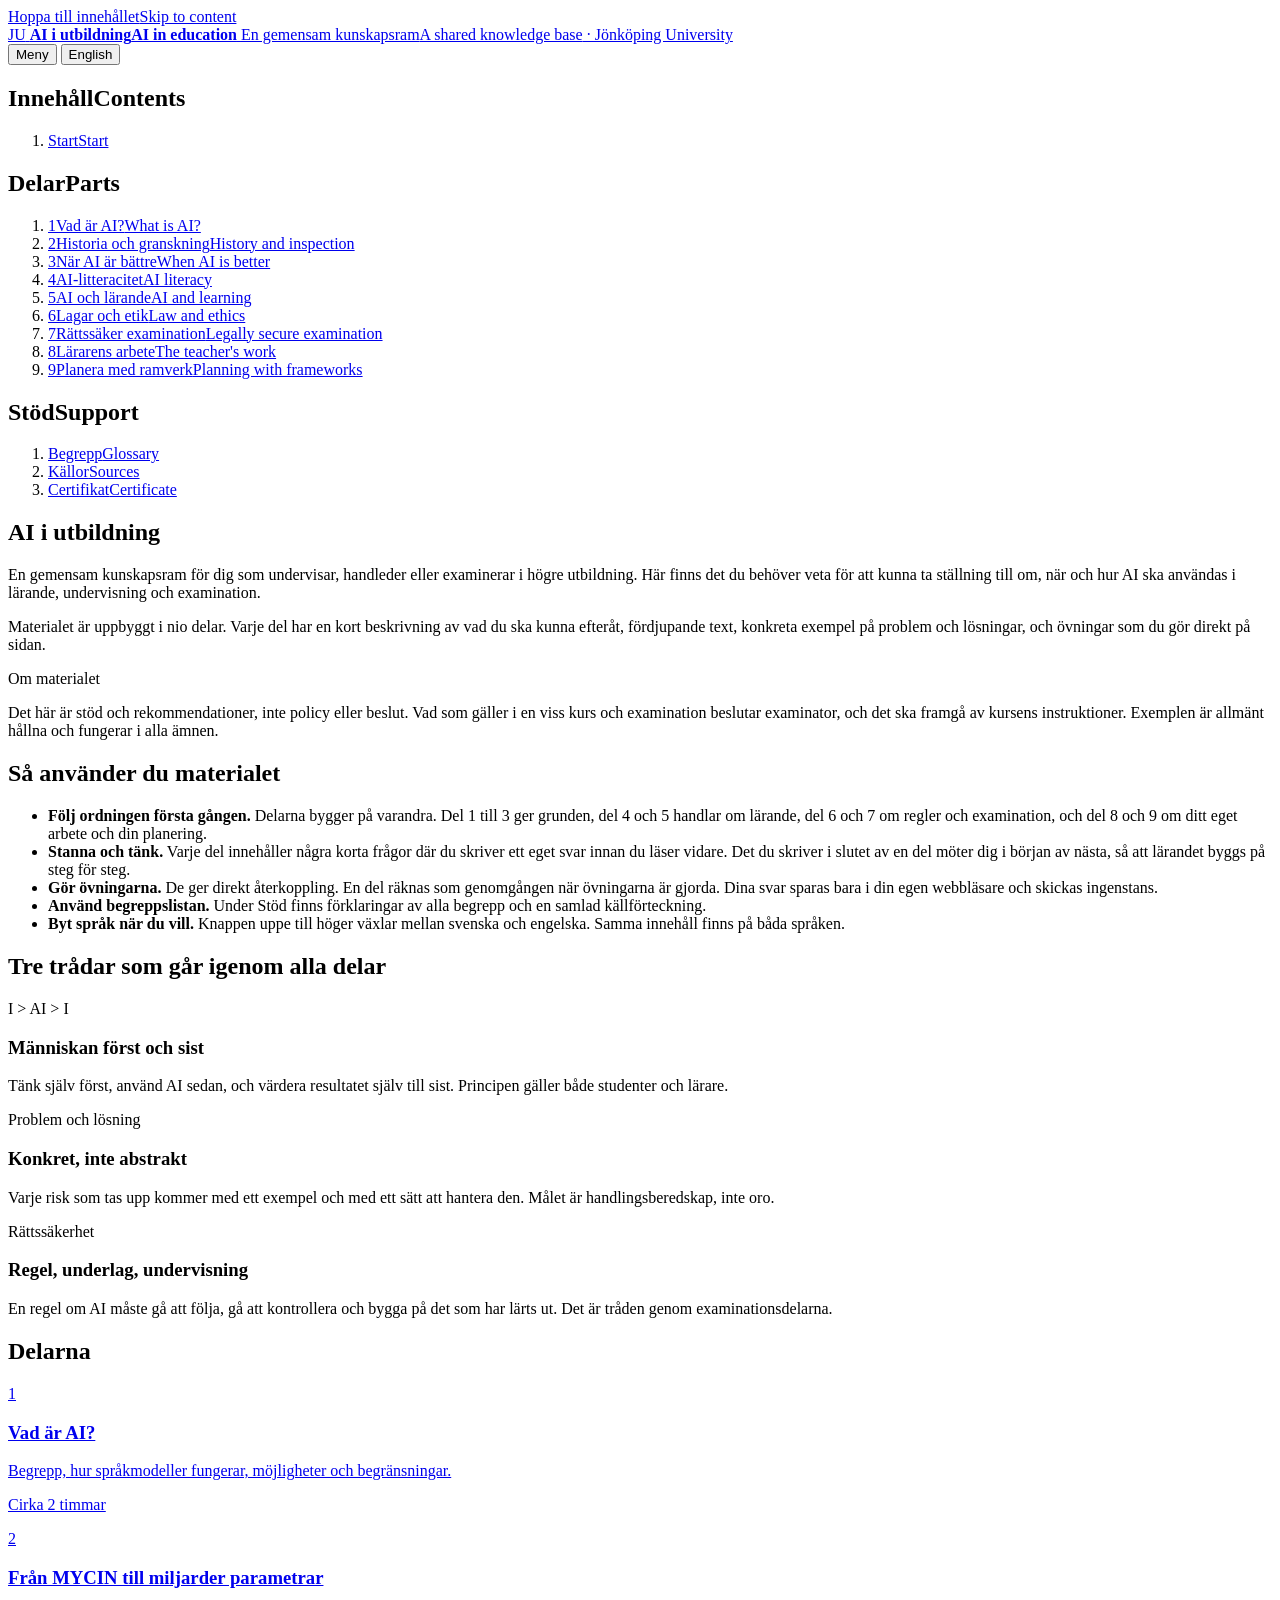
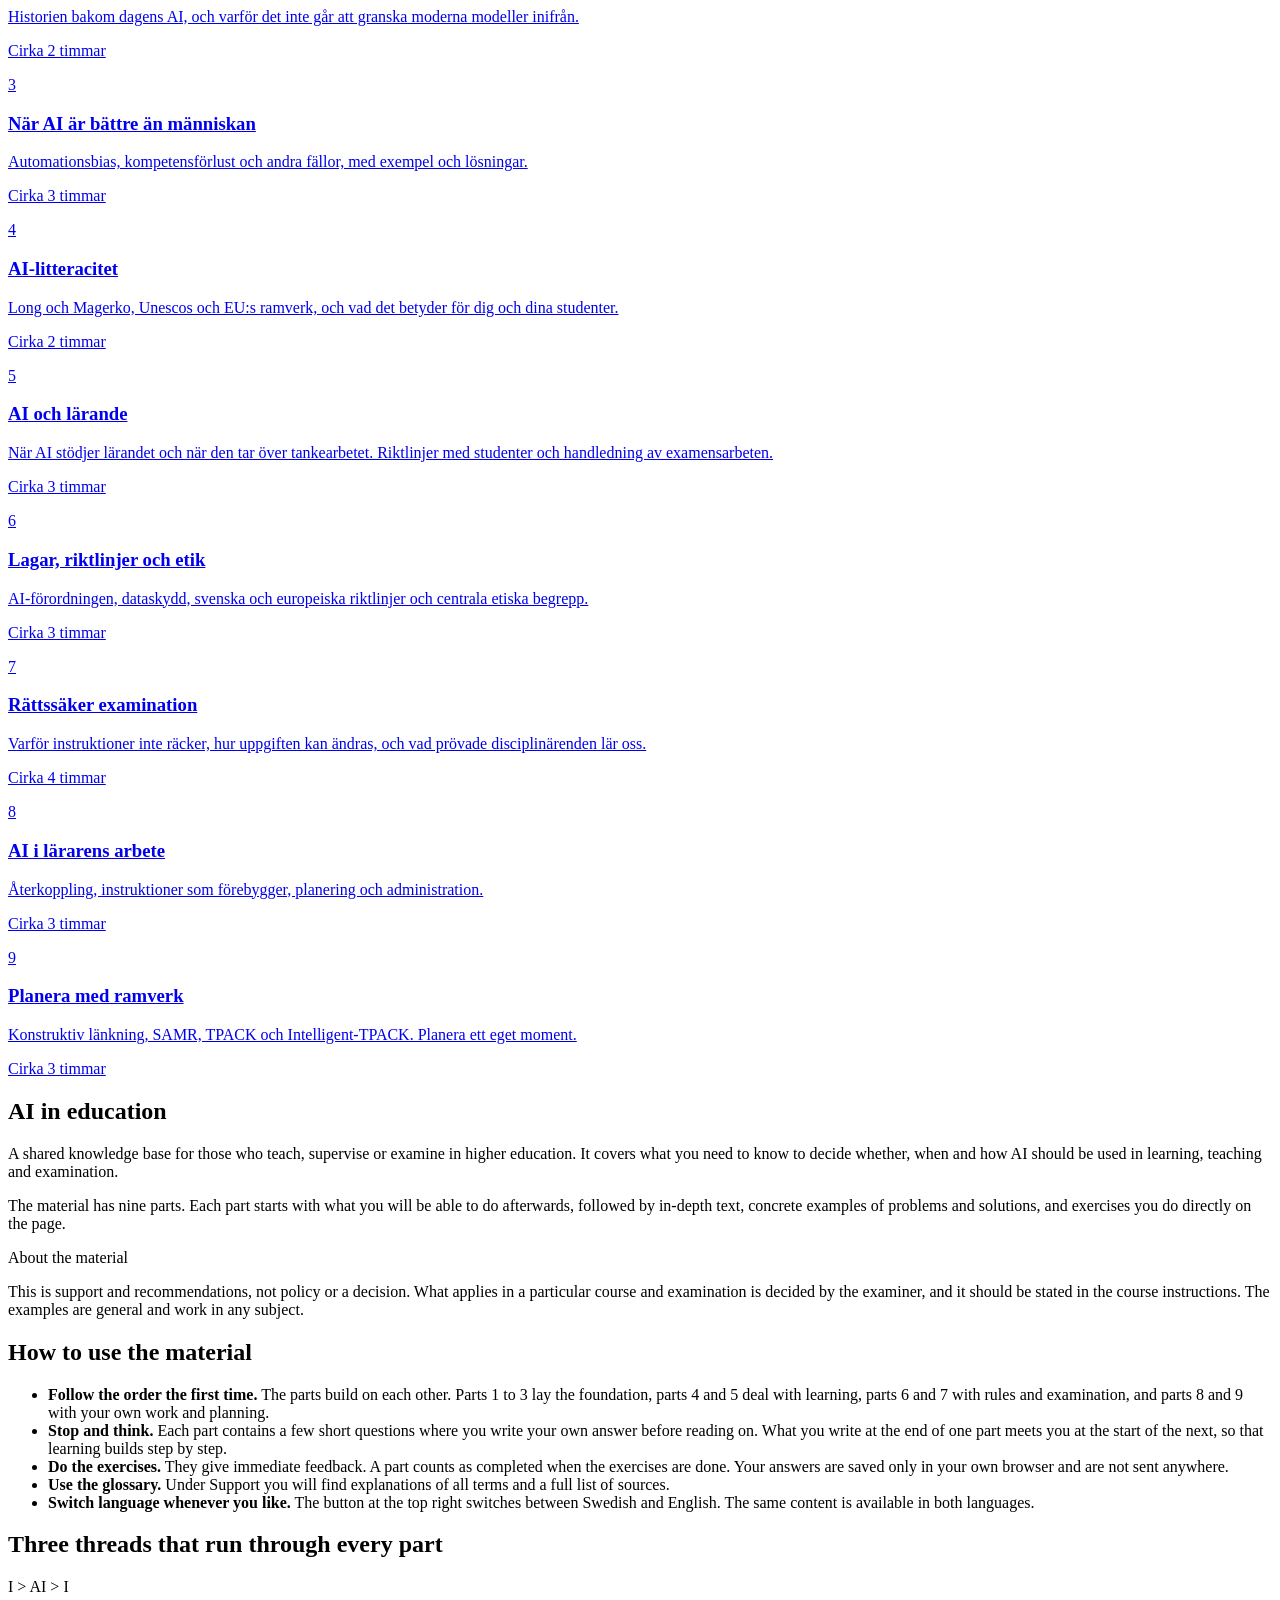
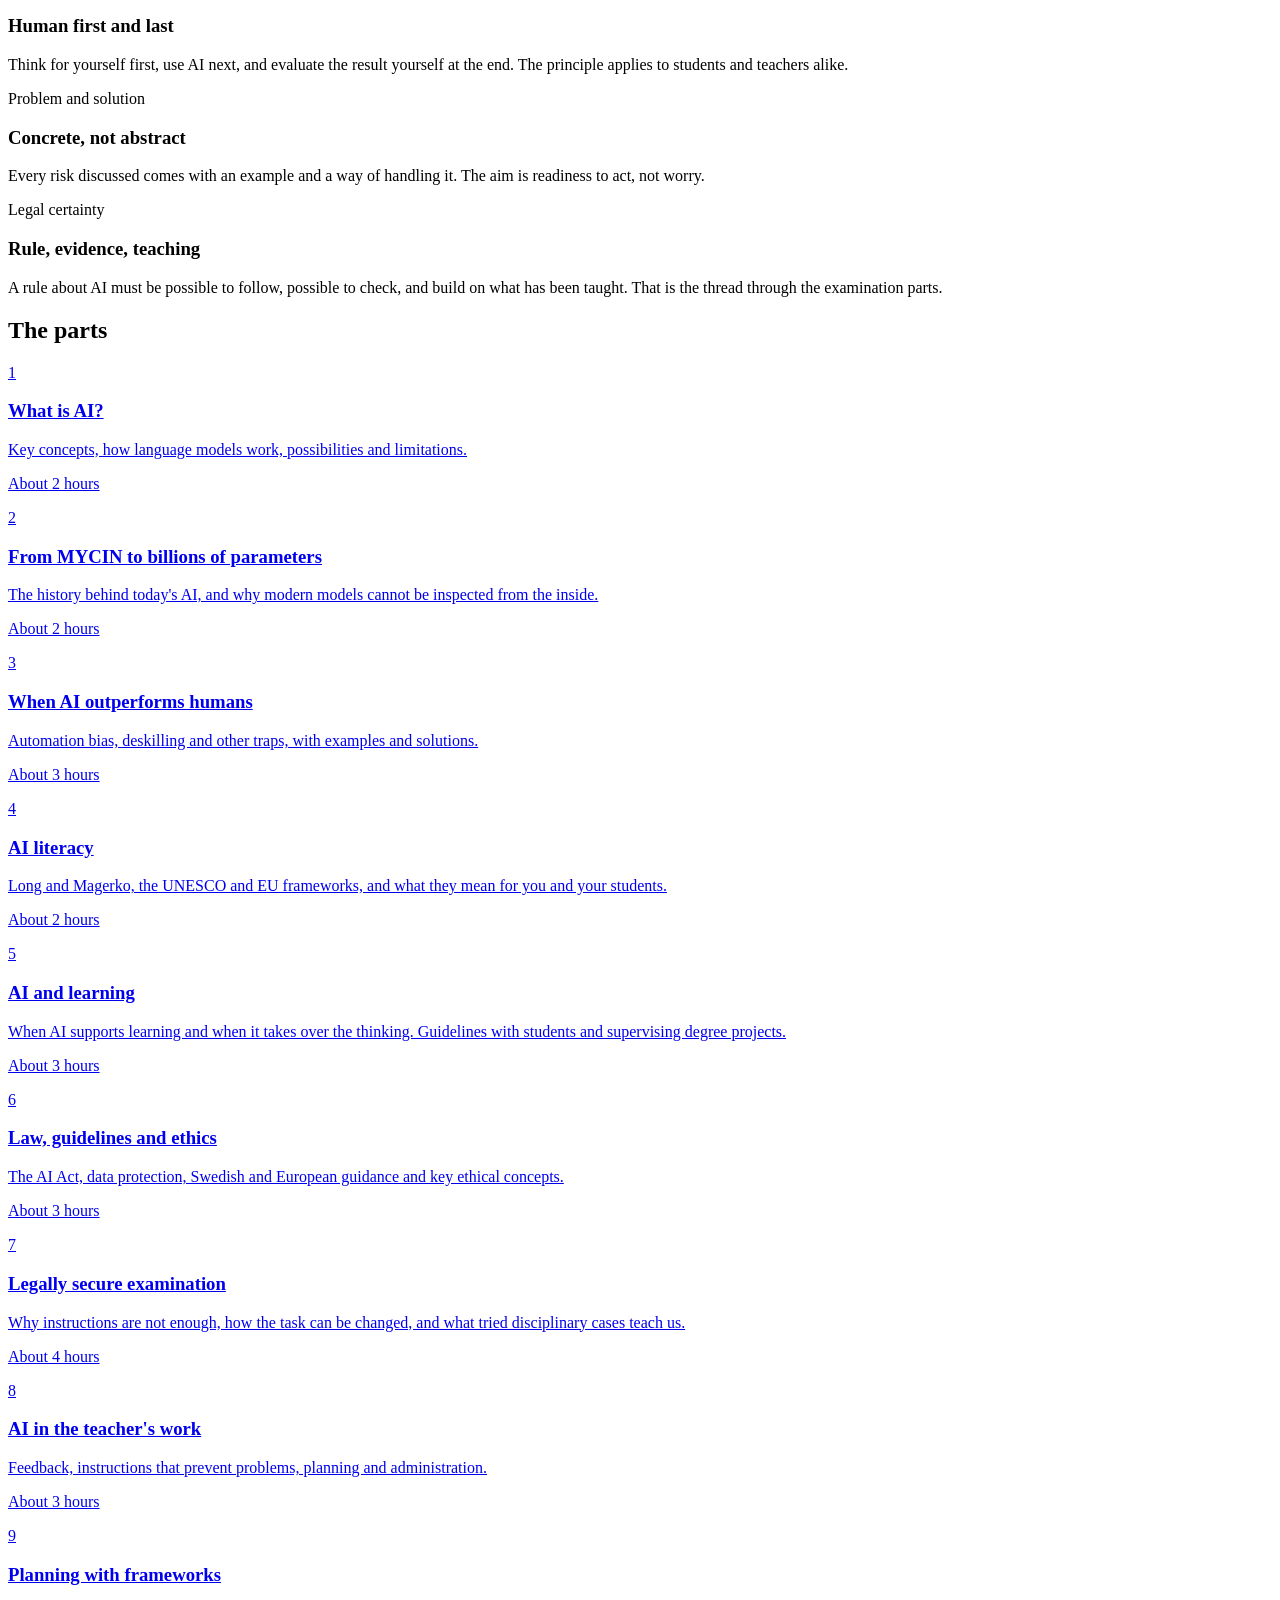
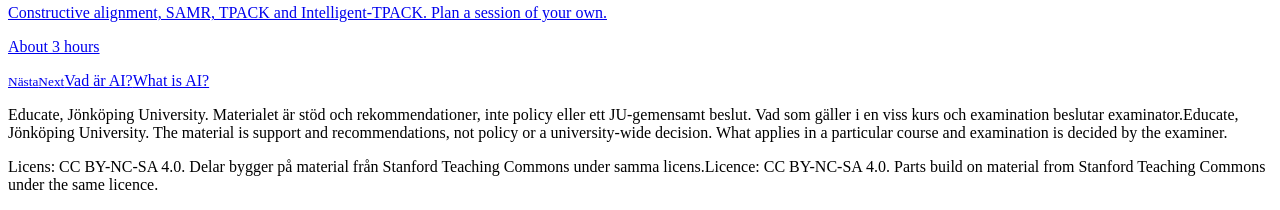
==== index.html @ 19b761ac "1st draft interactive web course module EducateAI" ====
<!doctype html>
<html lang="sv" data-lang="sv">
<head>
<meta charset="utf-8">
<meta name="viewport" content="width=device-width, initial-scale=1">
<title data-sv="Start | AI i utbildning" data-en="Start | AI in education">Start | AI i utbildning</title>
<meta name="description" content="En gemensam kunskapsram om AI i högre utbildning: begrepp, historia, risker, lärande, regler, rättssäker examination och planering.">
<link rel="stylesheet" href="assets/style.css">
<script>(function(){try{var q=new URLSearchParams(location.search).get('lang');var l=q||JSON.parse(localStorage.getItem('aiu:lang')||'"sv"');if(l==='en'){document.documentElement.lang='en';document.documentElement.dataset.lang='en';}}catch(e){}})();</script>
<script src="assets/app.js" defer></script>
</head>
<body data-page="index">
<a class="skip" href="#main"><span class="l-sv">Hoppa till innehållet</span><span class="l-en">Skip to content</span></a>
<header class="top">
  <div class="top-inner">
    <a class="brand" href="index.html" data-internal>
      <span class="brand-mark" aria-hidden="true">JU</span>
      <span class="brand-text"><strong><span class="l-sv">AI i utbildning</span><span class="l-en">AI in education</span></strong>
      <span><span class="l-sv">En gemensam kunskapsram</span><span class="l-en">A shared knowledge base</span> · Jönköping University</span></span>
    </a>
    <div class="top-actions">
      <button type="button" class="btn-top menu-btn" id="menuBtn" aria-controls="side" aria-expanded="false">Meny</button>
      <button type="button" class="btn-top" id="langBtn" lang="en" aria-label="Switch to English">English</button>
    </div>
  </div>
</header>
<div class="layout">
<nav class="side" id="side" aria-labelledby="navTitle"><h2 id="navTitle"><span class="l-sv">Innehåll</span><span class="l-en">Contents</span></h2><ol><li><a href="index.html" data-internal data-page="index" aria-current="page"><span class="num" aria-hidden="true"></span><span><span class="l-sv">Start</span><span class="l-en">Start</span></span><span></span></a></li></ol><h2 class="group"><span class="l-sv">Delar</span><span class="l-en">Parts</span></h2><ol><li><a href="vad-ar-ai.html" data-internal data-page="vad-ar-ai"><span class="num" aria-hidden="true">1</span><span><span class="l-sv">Vad är AI?</span><span class="l-en">What is AI?</span></span><span class="done" role="img"></span></a></li><li><a href="historia.html" data-internal data-page="historia"><span class="num" aria-hidden="true">2</span><span><span class="l-sv">Historia och granskning</span><span class="l-en">History and inspection</span></span><span class="done" role="img"></span></a></li><li><a href="nar-ai-ar-battre.html" data-internal data-page="nar-ai-ar-battre"><span class="num" aria-hidden="true">3</span><span><span class="l-sv">När AI är bättre</span><span class="l-en">When AI is better</span></span><span class="done" role="img"></span></a></li><li><a href="ai-litteracitet.html" data-internal data-page="ai-litteracitet"><span class="num" aria-hidden="true">4</span><span><span class="l-sv">AI-litteracitet</span><span class="l-en">AI literacy</span></span><span class="done" role="img"></span></a></li><li><a href="ai-och-larande.html" data-internal data-page="ai-och-larande"><span class="num" aria-hidden="true">5</span><span><span class="l-sv">AI och lärande</span><span class="l-en">AI and learning</span></span><span class="done" role="img"></span></a></li><li><a href="lagar-och-etik.html" data-internal data-page="lagar-och-etik"><span class="num" aria-hidden="true">6</span><span><span class="l-sv">Lagar och etik</span><span class="l-en">Law and ethics</span></span><span class="done" role="img"></span></a></li><li><a href="rattssaker-examination.html" data-internal data-page="rattssaker-examination"><span class="num" aria-hidden="true">7</span><span><span class="l-sv">Rättssäker examination</span><span class="l-en">Legally secure examination</span></span><span class="done" role="img"></span></a></li><li><a href="lararens-arbete.html" data-internal data-page="lararens-arbete"><span class="num" aria-hidden="true">8</span><span><span class="l-sv">Lärarens arbete</span><span class="l-en">The teacher's work</span></span><span class="done" role="img"></span></a></li><li><a href="planera.html" data-internal data-page="planera"><span class="num" aria-hidden="true">9</span><span><span class="l-sv">Planera med ramverk</span><span class="l-en">Planning with frameworks</span></span><span class="done" role="img"></span></a></li></ol><h2 class="group"><span class="l-sv">Stöd</span><span class="l-en">Support</span></h2><ol><li><a href="begrepp.html" data-internal data-page="begrepp"><span class="num" aria-hidden="true"></span><span><span class="l-sv">Begrepp</span><span class="l-en">Glossary</span></span><span></span></a></li><li><a href="kallor.html" data-internal data-page="kallor"><span class="num" aria-hidden="true"></span><span><span class="l-sv">Källor</span><span class="l-en">Sources</span></span><span></span></a></li><li><a href="certifikat.html" data-internal data-page="certifikat"><span class="num" aria-hidden="true"></span><span><span class="l-sv">Certifikat</span><span class="l-en">Certificate</span></span><span></span></a></li></ol></nav>
<main id="main" tabindex="-1">
<div class="l-sv" lang="sv">
  <section class="hero">
    <h1>AI i utbildning</h1>
    <p>En gemensam kunskapsram för dig som undervisar, handleder eller examinerar i högre utbildning. Här finns det du behöver veta för att kunna ta ställning till om, när och hur AI ska användas i lärande, undervisning och examination.</p>
  </section>

  <p class="lead">Materialet är uppbyggt i nio delar. Varje del har en kort beskrivning av vad du ska kunna efteråt, fördjupande text, konkreta exempel på problem och lösningar, och övningar som du gör direkt på sidan.</p>

  <div class="box key">
    <span class="box-title">Om materialet</span>
    <p>Det här är stöd och rekommendationer, inte policy eller beslut. Vad som gäller i en viss kurs och examination beslutar examinator, och det ska framgå av kursens instruktioner. Exemplen är allmänt hållna och fungerar i alla ämnen.</p>
  </div>
  <div class="overall"></div>

  <h2>Så använder du materialet</h2>
  <ul>
    <li><strong>Följ ordningen första gången.</strong> Delarna bygger på varandra. Del 1 till 3 ger grunden, del 4 och 5 handlar om lärande, del 6 och 7 om regler och examination, och del 8 och 9 om ditt eget arbete och din planering.</li>
    <li><strong>Stanna och tänk.</strong> Varje del innehåller några korta frågor där du skriver ett eget svar innan du läser vidare. Det du skriver i slutet av en del möter dig i början av nästa, så att lärandet byggs på steg för steg.</li>
    <li><strong>Gör övningarna.</strong> De ger direkt återkoppling. En del räknas som genomgången när övningarna är gjorda. Dina svar sparas bara i din egen webbläsare och skickas ingenstans.</li>
    <li><strong>Använd begreppslistan.</strong> Under Stöd finns förklaringar av alla begrepp och en samlad källförteckning.</li>
    <li><strong>Byt språk när du vill.</strong> Knappen uppe till höger växlar mellan svenska och engelska. Samma innehåll finns på båda språken.</li>
  </ul>

  <h2>Tre trådar som går igenom alla delar</h2>
  <div class="grid">
    <div class="card"><span class="tag">I &gt; AI &gt; I</span><h3>Människan först och sist</h3><p>Tänk själv först, använd AI sedan, och värdera resultatet själv till sist. Principen gäller både studenter och lärare.</p></div>
    <div class="card"><span class="tag y">Problem och lösning</span><h3>Konkret, inte abstrakt</h3><p>Varje risk som tas upp kommer med ett exempel och med ett sätt att hantera den. Målet är handlingsberedskap, inte oro.</p></div>
    <div class="card"><span class="tag p">Rättssäkerhet</span><h3>Regel, underlag, undervisning</h3><p>En regel om AI måste gå att följa, gå att kontrollera och bygga på det som har lärts ut. Det är tråden genom examinationsdelarna.</p></div>
  </div>

  <h2>Delarna</h2>
  <div class="grid">
    <a class="card mod-card" href="vad-ar-ai.html" data-internal><span class="n">1</span><h3>Vad är AI?</h3><p>Begrepp, hur språkmodeller fungerar, möjligheter och begränsningar.</p><p class="small muted">Cirka 2 timmar</p></a>
    <a class="card mod-card" href="historia.html" data-internal><span class="n">2</span><h3>Från MYCIN till miljarder parametrar</h3><p>Historien bakom dagens AI, och varför det inte går att granska moderna modeller inifrån.</p><p class="small muted">Cirka 2 timmar</p></a>
    <a class="card mod-card" href="nar-ai-ar-battre.html" data-internal><span class="n">3</span><h3>När AI är bättre än människan</h3><p>Automationsbias, kompetensförlust och andra fällor, med exempel och lösningar.</p><p class="small muted">Cirka 3 timmar</p></a>
    <a class="card mod-card" href="ai-litteracitet.html" data-internal><span class="n">4</span><h3>AI-litteracitet</h3><p>Long och Magerko, Unescos och EU:s ramverk, och vad det betyder för dig och dina studenter.</p><p class="small muted">Cirka 2 timmar</p></a>
    <a class="card mod-card" href="ai-och-larande.html" data-internal><span class="n">5</span><h3>AI och lärande</h3><p>När AI stödjer lärandet och när den tar över tankearbetet. Riktlinjer med studenter och handledning av examensarbeten.</p><p class="small muted">Cirka 3 timmar</p></a>
    <a class="card mod-card" href="lagar-och-etik.html" data-internal><span class="n">6</span><h3>Lagar, riktlinjer och etik</h3><p>AI-förordningen, dataskydd, svenska och europeiska riktlinjer och centrala etiska begrepp.</p><p class="small muted">Cirka 3 timmar</p></a>
    <a class="card mod-card" href="rattssaker-examination.html" data-internal><span class="n">7</span><h3>Rättssäker examination</h3><p>Varför instruktioner inte räcker, hur uppgiften kan ändras, och vad prövade disciplinärenden lär oss.</p><p class="small muted">Cirka 4 timmar</p></a>
    <a class="card mod-card" href="lararens-arbete.html" data-internal><span class="n">8</span><h3>AI i lärarens arbete</h3><p>Återkoppling, instruktioner som förebygger, planering och administration.</p><p class="small muted">Cirka 3 timmar</p></a>
    <a class="card mod-card" href="planera.html" data-internal><span class="n">9</span><h3>Planera med ramverk</h3><p>Konstruktiv länkning, SAMR, TPACK och Intelligent-TPACK. Planera ett eget moment.</p><p class="small muted">Cirka 3 timmar</p></a>
  </div>

  <div class="ex" data-type="self">
    <script type="application/json">{
      "id": "start", "badge": "Självskattning", "title": "Var står du i dag?",
      "intro": "Ta en minut och skatta var du står inom fem områden. Gör samma skattning när du har gått igenom materialet och jämför. Ingen annan ser dina svar.",
      "levels": [
        {"name": "Ny för mig", "desc": "Jag har hört talas om området men inte arbetat med det."},
        {"name": "Grundläggande", "desc": "Jag förstår de viktigaste begreppen och kan förklara dem."},
        {"name": "Säker", "desc": "Jag tillämpar kunskapen i min egen undervisning."},
        {"name": "Kan stödja andra", "desc": "Jag kan förklara, utveckla och stödja kollegor inom området."}
      ],
      "dims": [
        {"name": "Hur AI fungerar", "desc": "Data, modeller, språkmodeller, möjligheter och begränsningar."},
        {"name": "Risker i samspelet mellan människa och AI", "desc": "Automationsbias, kompetensförlust och övertro."},
        {"name": "AI och studenters lärande", "desc": "När AI stödjer lärandet och när den ersätter det."},
        {"name": "Regler och etik", "desc": "AI-förordningen, dataskydd, transparens och mänsklig tillsyn."},
        {"name": "Rättssäker examination", "desc": "Regler som går att följa och kontrollera, och underlag som håller."}
      ],
      "advice": "Börja gärna med de delar som handlar om:"
    }</script>
  </div>
</div>

<div class="l-en" lang="en">
  <section class="hero">
    <h1>AI in education</h1>
    <p>A shared knowledge base for those who teach, supervise or examine in higher education. It covers what you need to know to decide whether, when and how AI should be used in learning, teaching and examination.</p>
  </section>

  <p class="lead">The material has nine parts. Each part starts with what you will be able to do afterwards, followed by in-depth text, concrete examples of problems and solutions, and exercises you do directly on the page.</p>

  <div class="box key">
    <span class="box-title">About the material</span>
    <p>This is support and recommendations, not policy or a decision. What applies in a particular course and examination is decided by the examiner, and it should be stated in the course instructions. The examples are general and work in any subject.</p>
  </div>
  <div class="overall"></div>

  <h2>How to use the material</h2>
  <ul>
    <li><strong>Follow the order the first time.</strong> The parts build on each other. Parts 1 to 3 lay the foundation, parts 4 and 5 deal with learning, parts 6 and 7 with rules and examination, and parts 8 and 9 with your own work and planning.</li>
    <li><strong>Stop and think.</strong> Each part contains a few short questions where you write your own answer before reading on. What you write at the end of one part meets you at the start of the next, so that learning builds step by step.</li>
    <li><strong>Do the exercises.</strong> They give immediate feedback. A part counts as completed when the exercises are done. Your answers are saved only in your own browser and are not sent anywhere.</li>
    <li><strong>Use the glossary.</strong> Under Support you will find explanations of all terms and a full list of sources.</li>
    <li><strong>Switch language whenever you like.</strong> The button at the top right switches between Swedish and English. The same content is available in both languages.</li>
  </ul>

  <h2>Three threads that run through every part</h2>
  <div class="grid">
    <div class="card"><span class="tag">I &gt; AI &gt; I</span><h3>Human first and last</h3><p>Think for yourself first, use AI next, and evaluate the result yourself at the end. The principle applies to students and teachers alike.</p></div>
    <div class="card"><span class="tag y">Problem and solution</span><h3>Concrete, not abstract</h3><p>Every risk discussed comes with an example and a way of handling it. The aim is readiness to act, not worry.</p></div>
    <div class="card"><span class="tag p">Legal certainty</span><h3>Rule, evidence, teaching</h3><p>A rule about AI must be possible to follow, possible to check, and build on what has been taught. That is the thread through the examination parts.</p></div>
  </div>

  <h2>The parts</h2>
  <div class="grid">
    <a class="card mod-card" href="vad-ar-ai.html" data-internal><span class="n">1</span><h3>What is AI?</h3><p>Key concepts, how language models work, possibilities and limitations.</p><p class="small muted">About 2 hours</p></a>
    <a class="card mod-card" href="historia.html" data-internal><span class="n">2</span><h3>From MYCIN to billions of parameters</h3><p>The history behind today's AI, and why modern models cannot be inspected from the inside.</p><p class="small muted">About 2 hours</p></a>
    <a class="card mod-card" href="nar-ai-ar-battre.html" data-internal><span class="n">3</span><h3>When AI outperforms humans</h3><p>Automation bias, deskilling and other traps, with examples and solutions.</p><p class="small muted">About 3 hours</p></a>
    <a class="card mod-card" href="ai-litteracitet.html" data-internal><span class="n">4</span><h3>AI literacy</h3><p>Long and Magerko, the UNESCO and EU frameworks, and what they mean for you and your students.</p><p class="small muted">About 2 hours</p></a>
    <a class="card mod-card" href="ai-och-larande.html" data-internal><span class="n">5</span><h3>AI and learning</h3><p>When AI supports learning and when it takes over the thinking. Guidelines with students and supervising degree projects.</p><p class="small muted">About 3 hours</p></a>
    <a class="card mod-card" href="lagar-och-etik.html" data-internal><span class="n">6</span><h3>Law, guidelines and ethics</h3><p>The AI Act, data protection, Swedish and European guidance and key ethical concepts.</p><p class="small muted">About 3 hours</p></a>
    <a class="card mod-card" href="rattssaker-examination.html" data-internal><span class="n">7</span><h3>Legally secure examination</h3><p>Why instructions are not enough, how the task can be changed, and what tried disciplinary cases teach us.</p><p class="small muted">About 4 hours</p></a>
    <a class="card mod-card" href="lararens-arbete.html" data-internal><span class="n">8</span><h3>AI in the teacher's work</h3><p>Feedback, instructions that prevent problems, planning and administration.</p><p class="small muted">About 3 hours</p></a>
    <a class="card mod-card" href="planera.html" data-internal><span class="n">9</span><h3>Planning with frameworks</h3><p>Constructive alignment, SAMR, TPACK and Intelligent-TPACK. Plan a session of your own.</p><p class="small muted">About 3 hours</p></a>
  </div>

  <div class="ex" data-type="self">
    <script type="application/json">{
      "id": "start", "badge": "Self-assessment", "title": "Where are you today?",
      "intro": "Take a minute to rate yourself in five areas. Do the same assessment when you have worked through the material and compare. Nobody else sees your answers.",
      "levels": [
        {"name": "New to me", "desc": "I have heard of the area but not worked with it."},
        {"name": "Basic", "desc": "I understand the key concepts and can explain them."},
        {"name": "Confident", "desc": "I apply the knowledge in my own teaching."},
        {"name": "Can support others", "desc": "I can explain, develop and support colleagues in the area."}
      ],
      "dims": [
        {"name": "How AI works", "desc": "Data, models, language models, possibilities and limitations."},
        {"name": "Risks in human and AI interaction", "desc": "Automation bias, deskilling and overreliance."},
        {"name": "AI and student learning", "desc": "When AI supports learning and when it replaces it."},
        {"name": "Rules and ethics", "desc": "The AI Act, data protection, transparency and human oversight."},
        {"name": "Legally secure examination", "desc": "Rules that can be followed and checked, and evidence that holds."}
      ],
      "advice": "Consider starting with the parts on:"
    }</script>
  </div>
</div>

<nav class="pager" aria-label="Sidor / Pages"><a class="next" href="vad-ar-ai.html" data-internal rel="next"><small><span class="l-sv">Nästa</span><span class="l-en">Next</span></small><span class="l-sv">Vad är AI?</span><span class="l-en">What is AI?</span></a></nav>
</main>
</div>
<footer class="site"><div class="inner">
<p><span class="l-sv">Educate, Jönköping University. Materialet är stöd och rekommendationer, inte policy eller ett JU-gemensamt beslut. Vad som gäller i en viss kurs och examination beslutar examinator.</span><span class="l-en">Educate, Jönköping University. The material is support and recommendations, not policy or a university-wide decision. What applies in a particular course and examination is decided by the examiner.</span></p>
<p><span class="l-sv">Licens: CC BY-NC-SA 4.0. Delar bygger på material från Stanford Teaching Commons under samma licens.</span><span class="l-en">Licence: CC BY-NC-SA 4.0. Parts build on material from Stanford Teaching Commons under the same licence.</span></p>
</div></footer>
</body>
</html>
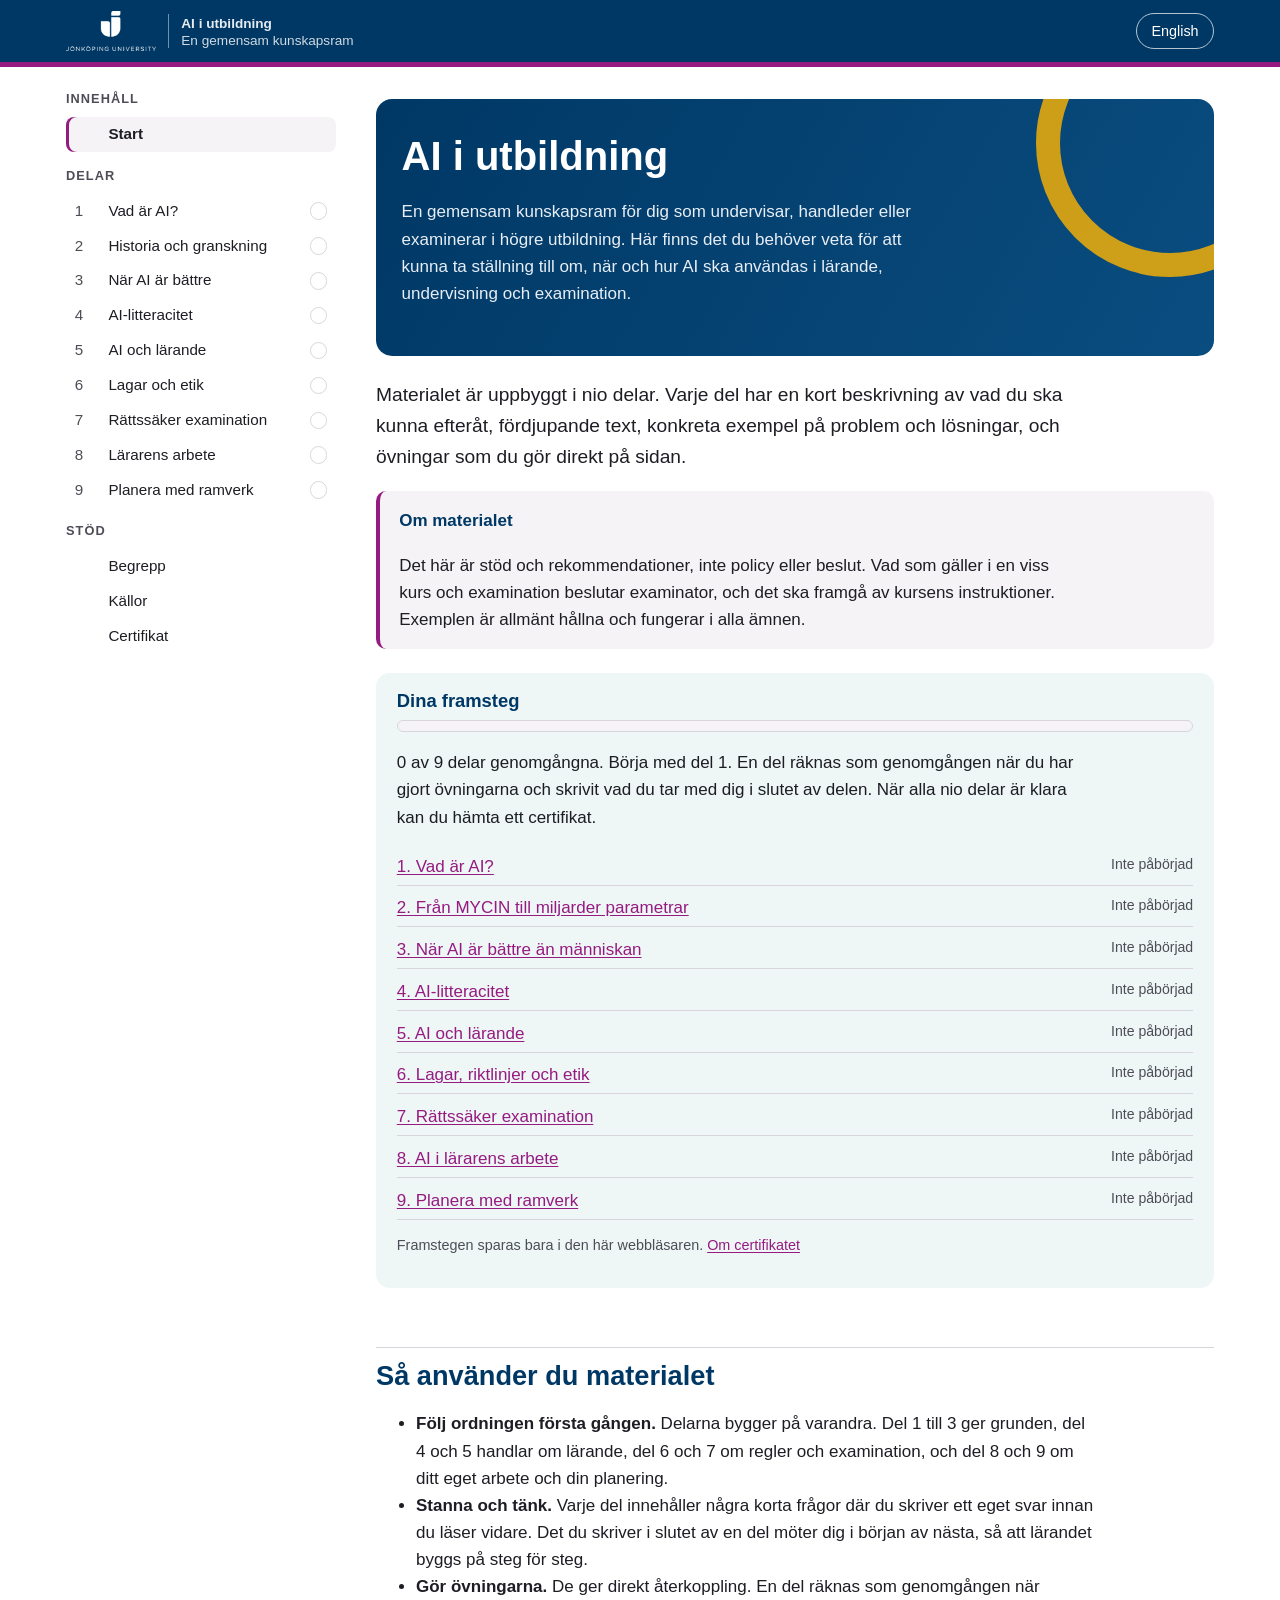
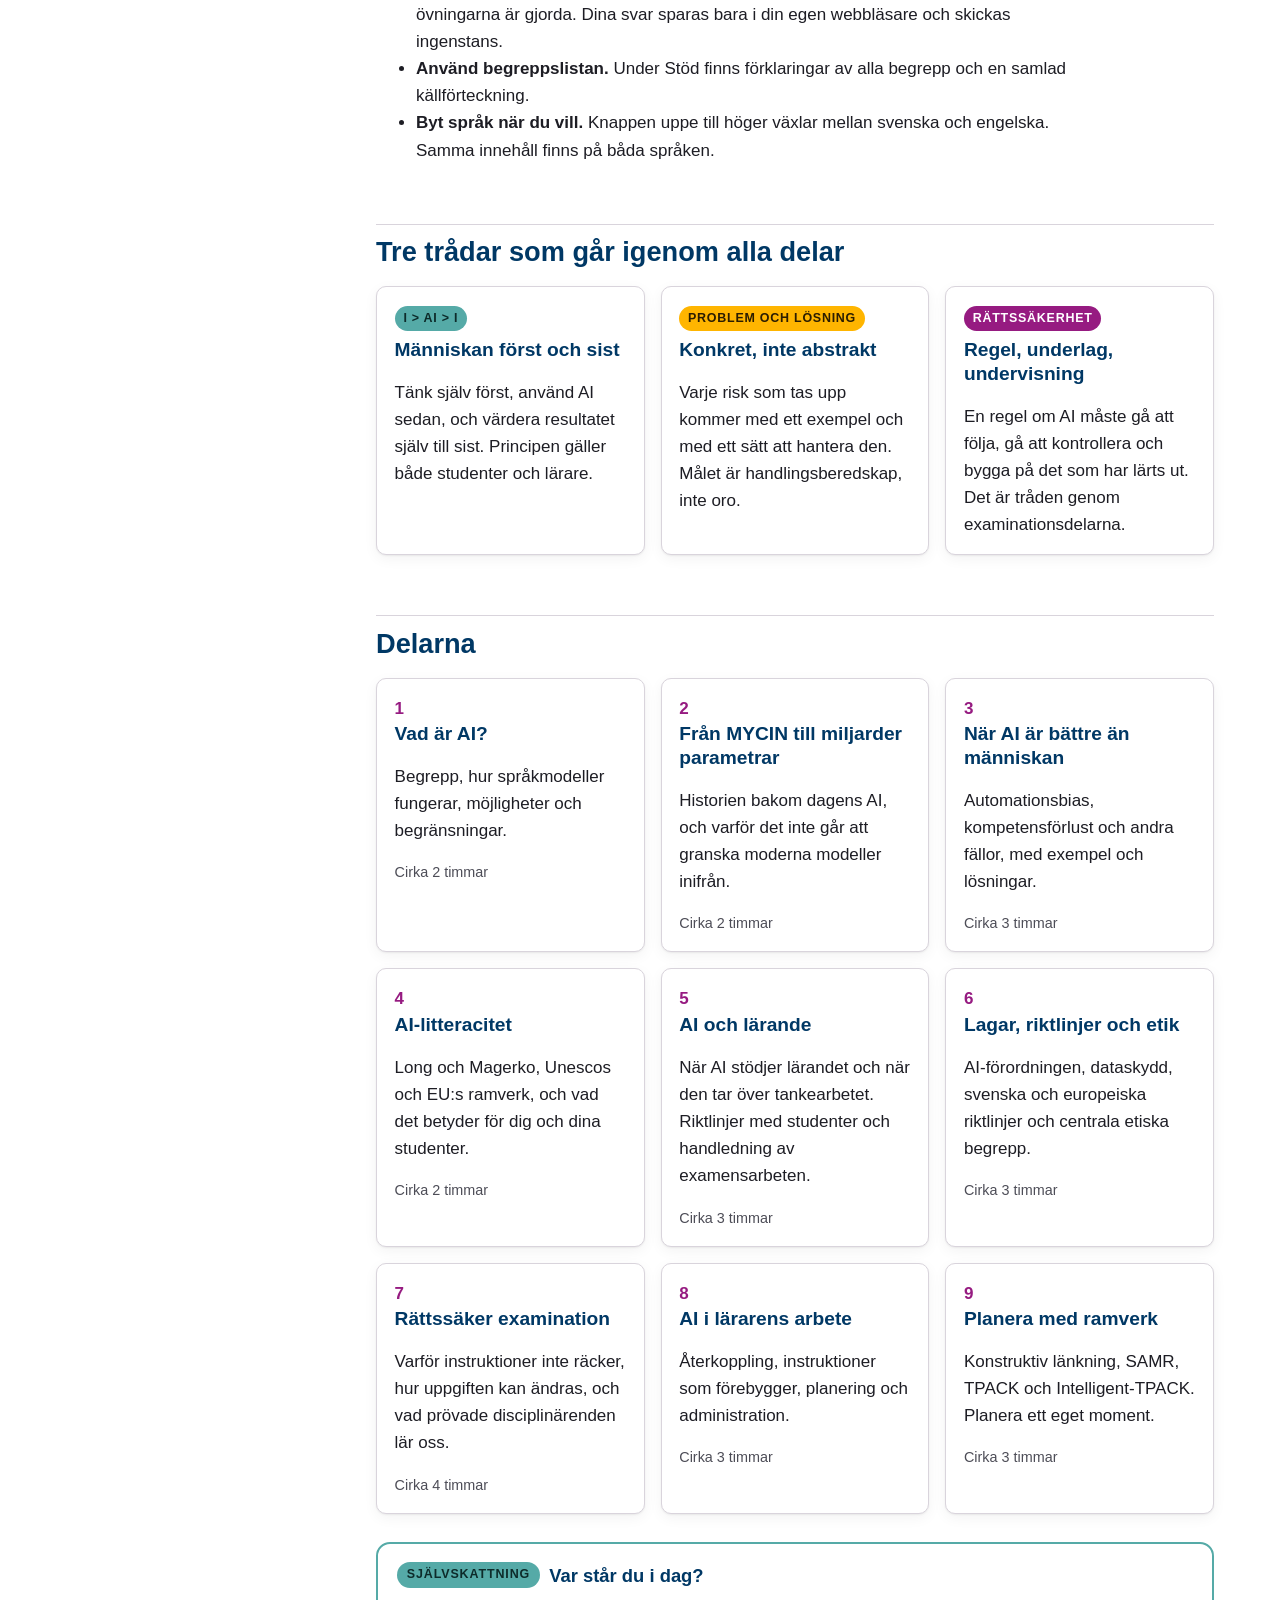
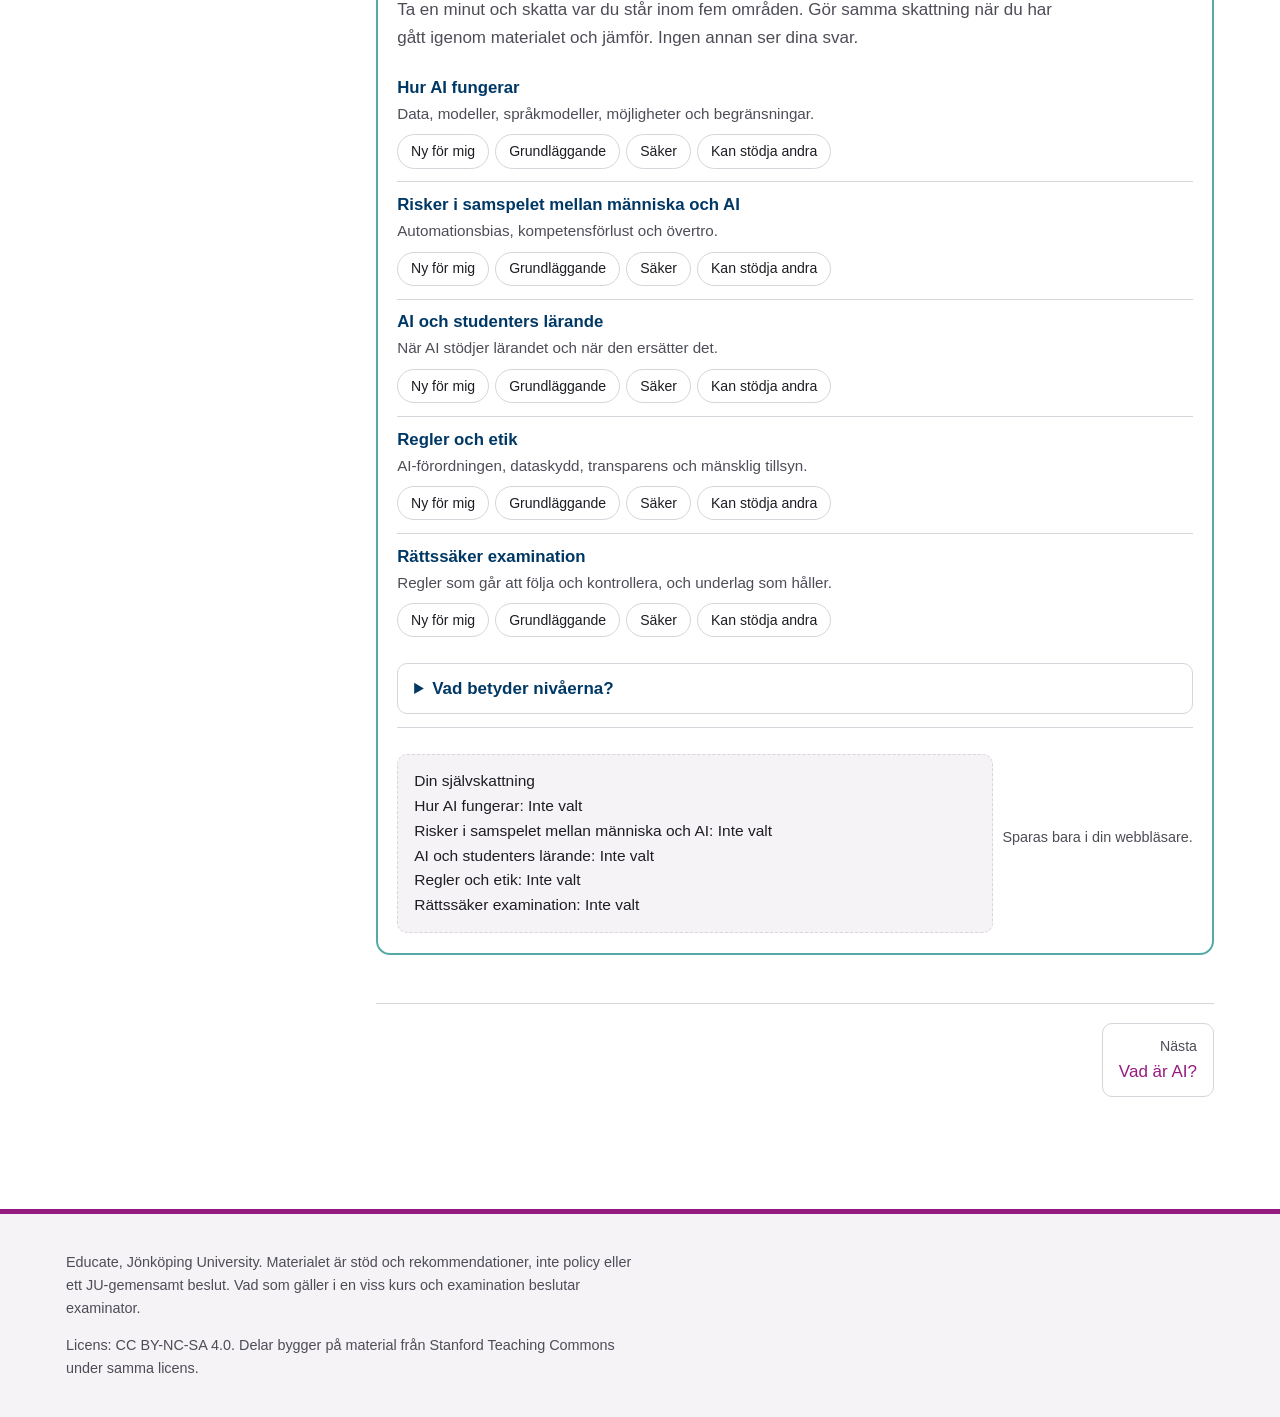
==== commit 328c872d: "Updated - corrections  Version with JU logo and incorrect loading order of the progress and cert fun" ====
--- a/index.html
+++ b/index.html
@@ -14,9 +14,9 @@
 <header class="top">
   <div class="top-inner">
     <a class="brand" href="index.html" data-internal>
-      <span class="brand-mark" aria-hidden="true">JU</span>
+      <img class="brand-logo" src="assets/ju-logo-white.png" alt="Jönköping University" width="90" height="40">
       <span class="brand-text"><strong><span class="l-sv">AI i utbildning</span><span class="l-en">AI in education</span></strong>
-      <span><span class="l-sv">En gemensam kunskapsram</span><span class="l-en">A shared knowledge base</span> · Jönköping University</span></span>
+      <span><span class="l-sv">En gemensam kunskapsram</span><span class="l-en">A shared knowledge base</span></span></span>
     </a>
     <div class="top-actions">
       <button type="button" class="btn-top menu-btn" id="menuBtn" aria-controls="side" aria-expanded="false">Meny</button>
@@ -39,7 +39,13 @@
     <span class="box-title">Om materialet</span>
     <p>Det här är stöd och rekommendationer, inte policy eller beslut. Vad som gäller i en viss kurs och examination beslutar examinator, och det ska framgå av kursens instruktioner. Exemplen är allmänt hållna och fungerar i alla ämnen.</p>
   </div>
-  <div class="overall"></div>
+  <section class="overall" aria-labelledby="ov-sv">
+    <h2 id="ov-sv">Dina framsteg</h2>
+    <div class="meter" role="progressbar" aria-valuemin="0" aria-valuemax="9" aria-valuenow="0" aria-label="Genomgångna delar"><span style="width:0%"></span></div>
+    <p class="ov-summary">0 av 9 delar genomgångna. Börja med del 1. En del räknas som genomgången när du har gjort övningarna och skrivit vad du tar med dig i slutet av delen. När alla nio delar är klara kan du hämta ett certifikat.</p>
+    <ol class="ov-list"><li data-page="vad-ar-ai"><a href="vad-ar-ai.html" data-internal>1. Vad är AI?</a> <span class="ov-status">Inte påbörjad</span></li><li data-page="historia"><a href="historia.html" data-internal>2. Från MYCIN till miljarder parametrar</a> <span class="ov-status">Inte påbörjad</span></li><li data-page="nar-ai-ar-battre"><a href="nar-ai-ar-battre.html" data-internal>3. När AI är bättre än människan</a> <span class="ov-status">Inte påbörjad</span></li><li data-page="ai-litteracitet"><a href="ai-litteracitet.html" data-internal>4. AI-litteracitet</a> <span class="ov-status">Inte påbörjad</span></li><li data-page="ai-och-larande"><a href="ai-och-larande.html" data-internal>5. AI och lärande</a> <span class="ov-status">Inte påbörjad</span></li><li data-page="lagar-och-etik"><a href="lagar-och-etik.html" data-internal>6. Lagar, riktlinjer och etik</a> <span class="ov-status">Inte påbörjad</span></li><li data-page="rattssaker-examination"><a href="rattssaker-examination.html" data-internal>7. Rättssäker examination</a> <span class="ov-status">Inte påbörjad</span></li><li data-page="lararens-arbete"><a href="lararens-arbete.html" data-internal>8. AI i lärarens arbete</a> <span class="ov-status">Inte påbörjad</span></li><li data-page="planera"><a href="planera.html" data-internal>9. Planera med ramverk</a> <span class="ov-status">Inte påbörjad</span></li></ol>
+    <p class="small muted">Framstegen sparas bara i den här webbläsaren. <a href="certifikat.html" data-internal>Om certifikatet</a></p>
+  </section>
 
   <h2>Så använder du materialet</h2>
   <ul>
@@ -104,7 +110,13 @@
     <span class="box-title">About the material</span>
     <p>This is support and recommendations, not policy or a decision. What applies in a particular course and examination is decided by the examiner, and it should be stated in the course instructions. The examples are general and work in any subject.</p>
   </div>
-  <div class="overall"></div>
+  <section class="overall" aria-labelledby="ov-en">
+    <h2 id="ov-en">Your progress</h2>
+    <div class="meter" role="progressbar" aria-valuemin="0" aria-valuemax="9" aria-valuenow="0" aria-label="Completed parts"><span style="width:0%"></span></div>
+    <p class="ov-summary">0 of 9 parts completed. Start with part 1. A part counts as completed when you have done the exercises and written what you take with you at the end of the part. When all nine parts are done you can get a certificate.</p>
+    <ol class="ov-list"><li data-page="vad-ar-ai"><a href="vad-ar-ai.html" data-internal>1. What is AI?</a> <span class="ov-status">Not started</span></li><li data-page="historia"><a href="historia.html" data-internal>2. From MYCIN to billions of parameters</a> <span class="ov-status">Not started</span></li><li data-page="nar-ai-ar-battre"><a href="nar-ai-ar-battre.html" data-internal>3. When AI outperforms humans</a> <span class="ov-status">Not started</span></li><li data-page="ai-litteracitet"><a href="ai-litteracitet.html" data-internal>4. AI literacy</a> <span class="ov-status">Not started</span></li><li data-page="ai-och-larande"><a href="ai-och-larande.html" data-internal>5. AI and learning</a> <span class="ov-status">Not started</span></li><li data-page="lagar-och-etik"><a href="lagar-och-etik.html" data-internal>6. Law, guidelines and ethics</a> <span class="ov-status">Not started</span></li><li data-page="rattssaker-examination"><a href="rattssaker-examination.html" data-internal>7. Legally secure examination</a> <span class="ov-status">Not started</span></li><li data-page="lararens-arbete"><a href="lararens-arbete.html" data-internal>8. AI in the teacher's work</a> <span class="ov-status">Not started</span></li><li data-page="planera"><a href="planera.html" data-internal>9. Planning with frameworks</a> <span class="ov-status">Not started</span></li></ol>
+    <p class="small muted">Progress is saved only in this browser. <a href="certifikat.html" data-internal>About the certificate</a></p>
+  </section>
 
   <h2>How to use the material</h2>
   <ul>
--- a/assets/style.css
+++ b/assets/style.css
@@ -0,0 +1,359 @@
+/* Shared styles. JU palette: purple #961B81, teal #55AAA7, dark blue #003865, yellow #FFB500, grey #797979.
+   Yellow and teal are used for decoration only, always with dark text. */
+:root {
+  --ju-purple: #961B81;
+  --ju-teal: #55AAA7;
+  --ju-blue: #003865;
+  --ju-yellow: #FFB500;
+  --ju-grey: #797979;
+
+  --bg: #ffffff;
+  --bg-soft: #f5f3f6;
+  --bg-card: #ffffff;
+  --text: #1d1d24;
+  --text-muted: #4d4d57;
+  --border: #d9d4dc;
+  --link: #961B81;
+  --accent: #961B81;
+  --accent-ink: #ffffff;
+  --head: #003865;
+  --ok: #1b6b3a;
+  --ok-bg: #e6f4ea;
+  --bad: #9b1c1c;
+  --bad-bg: #fbeaea;
+  --info-bg: #eef6f6;
+  --focus: #FFB500;
+  --shadow: 0 1px 2px rgba(0,0,0,.06), 0 4px 14px rgba(0,0,0,.05);
+  --radius: 10px;
+  --maxw: 1180px;
+  color-scheme: light;
+}
+@media (prefers-color-scheme: dark) {
+  :root:not([data-theme="light"]) {
+    --bg: #15141a; --bg-soft: #1e1c24; --bg-card: #1f1d26; --text: #ecebf0; --text-muted: #b9b6c3;
+    --border: #3a3644; --link: #e7a3db; --accent: #c45bb1; --accent-ink: #ffffff; --head: #9fc7ea;
+    --ok: #8fd6a6; --ok-bg: #1d3325; --bad: #f2a3a3; --bad-bg: #3a2020; --info-bg: #1b2c2c;
+    --shadow: none; color-scheme: dark;
+  }
+}
+:root[data-theme="dark"] {
+  --bg: #15141a; --bg-soft: #1e1c24; --bg-card: #1f1d26; --text: #ecebf0; --text-muted: #b9b6c3;
+  --border: #3a3644; --link: #e7a3db; --accent: #c45bb1; --accent-ink: #ffffff; --head: #9fc7ea;
+  --ok: #8fd6a6; --ok-bg: #1d3325; --bad: #f2a3a3; --bad-bg: #3a2020; --info-bg: #1b2c2c;
+  --shadow: none; color-scheme: dark;
+}
+
+* { box-sizing: border-box; }
+html { -webkit-text-size-adjust: 100%; }
+body {
+  margin: 0; background: var(--bg); color: var(--text);
+  font-family: "Segoe UI", "Noto Sans", "Helvetica Neue", Arial, sans-serif;
+  font-size: 1.0625rem; line-height: 1.6;
+}
+/* Only the active language is rendered; the other is removed from the accessibility tree too. */
+html[data-lang="sv"] .l-en, html[data-lang="en"] .l-sv { display: none !important; }
+
+a { color: var(--link); text-underline-offset: 2px; }
+a:hover { text-decoration-thickness: 2px; }
+:focus-visible { outline: 3px solid var(--focus); outline-offset: 2px; border-radius: 3px; }
+img, svg { max-width: 100%; height: auto; }
+h1, h2, h3, h4 { color: var(--head); line-height: 1.25; }
+h1 { font-size: clamp(1.8rem, 1.2rem + 2vw, 2.5rem); margin: .2em 0 .4em; }
+h2 { font-size: clamp(1.35rem, 1.1rem + 1vw, 1.7rem); margin: 2.2em 0 .6em; padding-top: .4em; border-top: 1px solid var(--border); }
+h3 { font-size: 1.2rem; margin: 1.6em 0 .5em; }
+h4 { font-size: 1.05rem; margin: 1.2em 0 .4em; }
+p, li { max-width: 72ch; }
+.muted { color: var(--text-muted); }
+.small { font-size: .9rem; }
+
+.skip { position: absolute; left: -9999px; top: 0; background: var(--ju-yellow); color: #111; padding: .6em 1em; z-index: 100; }
+.skip:focus { left: 1rem; top: 1rem; }
+
+/* Header */
+.top {
+  background: var(--ju-blue); color: #fff; border-bottom: 5px solid var(--ju-purple);
+}
+.top-inner { max-width: var(--maxw); margin: 0 auto; padding: .7rem 16px; display: flex; align-items: center; gap: 1rem; flex-wrap: wrap; }
+.brand { display: flex; align-items: center; gap: .7rem; color: #fff; text-decoration: none; }
+.brand-logo { height: 40px; width: auto; display: block; }
+.brand-text { border-left: 1px solid rgba(255,255,255,.45); padding-left: .8rem; }
+.brand-text { display: flex; flex-direction: column; line-height: 1.15; }
+.brand-text strong { font-size: 1rem; }
+.brand-text span { font-size: .85rem; opacity: .9; }
+.top-actions { margin-left: auto; display: flex; gap: .5rem; align-items: center; }
+.btn-top {
+  background: transparent; color: #fff; border: 1.5px solid rgba(255,255,255,.7); border-radius: 999px;
+  padding: .35rem .9rem; font: inherit; font-size: .9rem; cursor: pointer;
+}
+.btn-top:hover { background: rgba(255,255,255,.12); }
+.menu-btn { display: none; }
+
+/* Layout */
+.layout { max-width: var(--maxw); margin: 0 auto; padding: 0 16px; display: grid; grid-template-columns: 270px minmax(0, 1fr); gap: 2.5rem; }
+.side { position: sticky; top: 0; align-self: start; max-height: 100vh; overflow: auto; padding: 1.5rem 0 2rem; }
+.side h2 { font-size: .8rem; text-transform: uppercase; letter-spacing: .08em; color: var(--text-muted); border: 0; margin: 0 0 .6rem; padding: 0; }
+.side ol { list-style: none; margin: 0; padding: 0; }
+.side li { margin: 0; }
+.side a {
+  display: grid; grid-template-columns: 1.7rem 1fr auto; gap: .4rem; align-items: start;
+  padding: .45rem .55rem; border-radius: 8px; text-decoration: none; color: var(--text); font-size: .95rem; line-height: 1.35;
+}
+.side a:hover { background: var(--bg-soft); }
+.side a[aria-current="page"] { background: var(--bg-soft); box-shadow: inset 3px 0 0 var(--accent); font-weight: 600; }
+.side .num { color: var(--text-muted); font-variant-numeric: tabular-nums; }
+.side .done { width: 1.1rem; height: 1.1rem; border-radius: 50%; border: 1.5px solid var(--border); margin-top: .1rem; }
+.side .done.is-done { background: var(--ju-teal); border-color: var(--ju-teal); position: relative; }
+.side .done.is-done::after { content: ""; position: absolute; left: .32rem; top: .12rem; width: .28rem; height: .55rem; border: solid #0d2b2a; border-width: 0 2px 2px 0; transform: rotate(45deg); }
+.side .group { margin-top: 1rem; }
+
+main { padding: 1.5rem 0 4rem; min-width: 0; }
+.crumbs { font-size: .9rem; color: var(--text-muted); margin-bottom: .3rem; }
+.lead { font-size: 1.2rem; color: var(--text); max-width: 66ch; }
+.meta-row { display: flex; flex-wrap: wrap; gap: .5rem 1rem; color: var(--text-muted); font-size: .92rem; margin: .4rem 0 1.4rem; }
+.meta-row span::before { content: "•"; margin-right: .5rem; color: var(--ju-purple); }
+.meta-row span:first-child::before { content: none; }
+
+/* Blocks */
+.box { background: var(--bg-soft); border-radius: var(--radius); padding: 1rem 1.2rem; margin: 1.2rem 0; border-left: 4px solid var(--ju-teal); }
+.box.key { border-left-color: var(--ju-purple); }
+.box.warn { border-left-color: var(--ju-yellow); }
+.box > :first-child { margin-top: 0; }
+.box > :last-child { margin-bottom: 0; }
+.box-title { font-weight: 700; color: var(--head); margin-bottom: .3rem; display: block; }
+
+.goals { background: var(--info-bg); border-radius: var(--radius); padding: 1rem 1.3rem; margin: 1.2rem 0 1.6rem; }
+.goals h2 { border: 0; margin: 0 0 .4rem; padding: 0; font-size: 1.05rem; }
+.goals ul { margin: .2rem 0 0; padding-left: 1.2rem; }
+
+.grid { display: grid; gap: 1rem; grid-template-columns: repeat(auto-fit, minmax(240px, 1fr)); margin: 1rem 0; }
+.card { background: var(--bg-card); border: 1px solid var(--border); border-radius: var(--radius); padding: 1rem 1.1rem; box-shadow: var(--shadow); }
+.card h3, .card h4 { margin-top: 0; }
+.card > :last-child { margin-bottom: 0; }
+.card .tag { display: inline-block; font-size: .78rem; font-weight: 700; text-transform: uppercase; letter-spacing: .06em; padding: .15rem .55rem; border-radius: 999px; background: var(--ju-teal); color: #0d2b2a; margin-bottom: .4rem; }
+.card .tag.y { background: var(--ju-yellow); color: #2b1d00; }
+.card .tag.p { background: var(--ju-purple); color: #fff; }
+
+/* Problem / solution pair */
+.pair { display: grid; grid-template-columns: 1fr 1fr; gap: 0; border: 1px solid var(--border); border-radius: var(--radius); overflow: hidden; margin: 1.2rem 0; background: var(--bg-card); }
+.pair > div { padding: 1rem 1.2rem; }
+.pair .prob { border-right: 1px solid var(--border); }
+.pair .sol { background: var(--bg-soft); }
+.pair .lbl { display: inline-block; font-size: .78rem; font-weight: 700; text-transform: uppercase; letter-spacing: .07em; margin-bottom: .3rem; }
+.pair .prob .lbl { color: var(--bad); }
+.pair .sol .lbl { color: var(--ok); }
+.pair h3 { grid-column: 1 / -1; margin: 0; padding: .8rem 1.2rem; background: var(--bg-soft); border-bottom: 1px solid var(--border); font-size: 1.1rem; }
+.pair .src { grid-column: 1 / -1; font-size: .85rem; color: var(--text-muted); padding: .5rem 1.2rem .8rem; border-top: 1px solid var(--border); }
+.pair p { margin: .3rem 0 .5rem; }
+
+table { border-collapse: collapse; width: 100%; margin: 1rem 0; font-size: .97rem; }
+caption { text-align: left; font-weight: 700; color: var(--head); padding-bottom: .4rem; }
+th, td { border: 1px solid var(--border); padding: .55rem .7rem; vertical-align: top; text-align: left; }
+thead th { background: var(--bg-soft); }
+.table-wrap { overflow-x: auto; }
+
+blockquote { margin: 1rem 0; padding: .6rem 1.1rem; border-left: 4px solid var(--ju-purple); background: var(--bg-soft); border-radius: 0 var(--radius) var(--radius) 0; }
+blockquote p { margin: .3rem 0; }
+blockquote footer { font-size: .9rem; color: var(--text-muted); }
+
+details { border: 1px solid var(--border); border-radius: var(--radius); margin: .8rem 0; background: var(--bg-card); }
+details > summary { cursor: pointer; padding: .7rem 1rem; font-weight: 600; color: var(--head); list-style-position: inside; }
+details[open] > summary { border-bottom: 1px solid var(--border); }
+details > div { padding: .4rem 1.1rem .9rem; }
+
+/* Timeline */
+.timeline { list-style: none; padding: 0; margin: 1.2rem 0; border-left: 3px solid var(--ju-teal); }
+.timeline li { position: relative; padding: .2rem 0 1rem 1.4rem; max-width: none; }
+.timeline li::before { content: ""; position: absolute; left: -9px; top: .45rem; width: 15px; height: 15px; border-radius: 50%; background: var(--bg); border: 3px solid var(--ju-purple); }
+.timeline .yr { font-weight: 700; color: var(--head); margin-right: .5rem; font-variant-numeric: tabular-nums; }
+.timeline .where { font-size: .78rem; font-weight: 700; text-transform: uppercase; letter-spacing: .06em; padding: .08rem .45rem; border-radius: 999px; margin-left: .3rem; background: var(--bg-soft); color: var(--text-muted); border: 1px solid var(--border); }
+.tl-filter { display: flex; gap: .4rem; flex-wrap: wrap; margin: .6rem 0; }
+
+/* Exercises */
+.ex { background: var(--bg-card); border: 2px solid var(--ju-teal); border-radius: 14px; padding: 1.1rem 1.2rem 1.2rem; margin: 1.8rem 0; }
+.ex-head { display: flex; align-items: center; gap: .6rem; margin-bottom: .5rem; }
+.ex-badge { background: var(--ju-teal); color: #0d2b2a; font-weight: 700; font-size: .78rem; text-transform: uppercase; letter-spacing: .07em; padding: .2rem .6rem; border-radius: 999px; }
+.ex-title { margin: 0; font-size: 1.15rem; color: var(--head); border: 0; padding: 0; }
+.ex-intro { margin: .2rem 0 .9rem; color: var(--text-muted); }
+.q { border-top: 1px solid var(--border); padding: .9rem 0 .4rem; }
+.q:first-of-type { border-top: 0; padding-top: .2rem; }
+.q-text { font-weight: 600; margin: 0 0 .6rem; }
+.q-num { color: var(--text-muted); font-weight: 600; margin-right: .3rem; }
+.opts { display: grid; gap: .45rem; }
+.opt {
+  text-align: left; font: inherit; color: var(--text); background: var(--bg-soft); border: 1.5px solid var(--border);
+  border-radius: 9px; padding: .6rem .8rem; cursor: pointer; line-height: 1.4;
+}
+.opt:hover:not([disabled]) { border-color: var(--accent); }
+.opt[aria-pressed="true"] { border-color: var(--accent); box-shadow: inset 0 0 0 1px var(--accent); }
+.opt.is-ok { background: var(--ok-bg); border-color: var(--ok); }
+.opt.is-bad { background: var(--bad-bg); border-color: var(--bad); }
+.opt[disabled] { cursor: default; }
+.fb { margin: .6rem 0 .2rem; padding: .6rem .8rem; border-radius: 8px; background: var(--bg-soft); border-left: 4px solid var(--ju-grey); }
+.fb.ok { border-left-color: var(--ok); }
+.fb.bad { border-left-color: var(--bad); }
+.fb strong { display: block; }
+.ex-foot:empty { display: none; }
+.ex-foot { display: flex; flex-wrap: wrap; gap: .6rem; align-items: center; margin-top: .8rem; padding-top: .8rem; border-top: 1px solid var(--border); }
+.score { font-weight: 700; color: var(--head); }
+.btn {
+  font: inherit; font-size: .95rem; padding: .5rem 1rem; border-radius: 999px; cursor: pointer;
+  background: var(--accent); color: var(--accent-ink); border: 2px solid var(--accent);
+}
+.btn.ghost { background: transparent; color: var(--accent); }
+.btn:hover { filter: brightness(1.08); }
+.btn[disabled] { opacity: .5; cursor: default; }
+.chip { font: inherit; font-size: .88rem; padding: .3rem .8rem; border-radius: 999px; border: 1.5px solid var(--border); background: var(--bg-card); color: var(--text); cursor: pointer; }
+.chip[aria-pressed="true"] { background: var(--ju-blue); border-color: var(--ju-blue); color: #fff; }
+
+.sort-item { border-top: 1px solid var(--border); padding: .8rem 0; }
+.sort-item:first-of-type { border-top: 0; }
+.sort-item p { margin: 0 0 .5rem; font-weight: 600; }
+.sort-cats { display: flex; flex-wrap: wrap; gap: .4rem; }
+
+.check-list { list-style: none; padding: 0; margin: 0; }
+.check-list li { padding: .45rem 0; border-top: 1px solid var(--border); max-width: none; }
+.check-list li:first-child { border-top: 0; }
+.check-list label { display: flex; gap: .6rem; align-items: flex-start; cursor: pointer; }
+.check-list input { width: 1.2rem; height: 1.2rem; margin-top: .2rem; accent-color: var(--ju-purple); flex: none; }
+.meter { height: 12px; background: var(--bg-soft); border-radius: 999px; overflow: hidden; border: 1px solid var(--border); margin: .5rem 0; }
+.meter > span { display: block; height: 100%; background: var(--ju-teal); transition: width .3s; }
+
+.self-row { border-top: 1px solid var(--border); padding: .8rem 0; }
+.self-row:first-of-type { border-top: 0; }
+.self-row h4 { margin: 0 0 .2rem; }
+.self-row p { margin: 0 0 .5rem; color: var(--text-muted); font-size: .95rem; }
+.levels { display: flex; flex-wrap: wrap; gap: .4rem; }
+
+textarea, input[type="text"], select {
+  font: inherit; width: 100%; padding: .6rem .7rem; border: 1.5px solid var(--border); border-radius: 8px; background: var(--bg-card); color: var(--text);
+}
+textarea { min-height: 6rem; resize: vertical; }
+label.fld { display: block; font-weight: 600; margin: .9rem 0 .3rem; }
+.hint { font-size: .9rem; color: var(--text-muted); margin: .1rem 0 .3rem; }
+.out { background: var(--bg-soft); border: 1px dashed var(--border); border-radius: 10px; padding: .9rem 1rem; white-space: pre-wrap; font-size: .97rem; margin-top: .8rem; }
+
+/* Next-token widget */
+.tok-sentence { font-size: 1.25rem; margin: .4rem 0 .8rem; }
+.tok-sentence .gen { background: var(--ju-yellow); color: #2b1d00; padding: 0 .25rem; border-radius: 4px; }
+.bars { display: grid; gap: .35rem; margin: .6rem 0; }
+.bar { display: grid; grid-template-columns: 9rem 1fr 3.5rem; gap: .6rem; align-items: center; font-size: .95rem; }
+.bar .track { height: 18px; background: var(--bg-soft); border-radius: 4px; overflow: hidden; border: 1px solid var(--border); }
+.bar .fill { height: 100%; background: var(--ju-purple); transition: width .35s; }
+.bar .pct { text-align: right; font-variant-numeric: tabular-nums; }
+.range-row { display: flex; align-items: center; gap: .8rem; flex-wrap: wrap; margin: .6rem 0; }
+.range-row input[type="range"] { flex: 1; min-width: 160px; accent-color: var(--ju-purple); }
+
+/* Mycin widget */
+.mycin-q { background: var(--bg-soft); border-radius: 10px; padding: .8rem 1rem; margin: .5rem 0; }
+.mono { font-family: Consolas, "Courier New", monospace; font-size: .93rem; }
+.weights { display: grid; grid-template-columns: repeat(auto-fill, minmax(4.2rem, 1fr)); gap: 3px; margin: .8rem 0; font-family: Consolas, monospace; font-size: .78rem; }
+.weights span { background: var(--bg-soft); border-radius: 3px; padding: .15rem .25rem; text-align: center; font-variant-numeric: tabular-nums; }
+.big-num { font-size: clamp(1.6rem, 1.2rem + 2vw, 2.4rem); font-weight: 700; color: var(--head); font-variant-numeric: tabular-nums; }
+
+/* Frasbank explorer */
+.fb-rule { border: 1px solid var(--border); border-radius: 10px; padding: .9rem 1rem; margin: .6rem 0; background: var(--bg-card); }
+.fb-rule h4 { margin: 0 0 .3rem; }
+.notes { display: grid; grid-template-columns: repeat(auto-fit, minmax(200px, 1fr)); gap: .6rem; margin-top: .6rem; }
+.note { background: var(--bg-soft); border-radius: 8px; padding: .6rem .8rem; font-size: .95rem; }
+.note b { display: block; color: var(--head); }
+
+/* Glossary */
+.gl-search { max-width: 420px; margin: .6rem 0 1rem; }
+.gl dl { margin: 0; }
+.gl dt { font-weight: 700; color: var(--head); margin-top: 1rem; }
+.gl dd { margin: .2rem 0 0; max-width: 72ch; }
+.gl .alt { font-weight: 400; color: var(--text-muted); font-size: .92rem; }
+
+/* Pager */
+.pager { display: flex; justify-content: space-between; gap: 1rem; margin-top: 3rem; padding-top: 1.2rem; border-top: 1px solid var(--border); flex-wrap: wrap; }
+.pager a { display: block; text-decoration: none; padding: .7rem 1rem; border: 1px solid var(--border); border-radius: var(--radius); max-width: 48%; }
+.pager a:hover { border-color: var(--accent); }
+.pager small { display: block; color: var(--text-muted); }
+.pager .next { margin-left: auto; text-align: right; }
+.mark-done { margin-top: 2rem; display: flex; align-items: center; gap: .8rem; flex-wrap: wrap; }
+
+/* Start page */
+.hero { background: linear-gradient(120deg, var(--ju-blue), #0a4d80); color: #fff; border-radius: 16px; padding: 2rem 1.6rem; margin: .5rem 0 1.5rem; position: relative; overflow: hidden; }
+.hero h1 { color: #fff; margin-top: 0; }
+.hero p { color: #e8eef5; max-width: 60ch; }
+.hero::after { content: ""; position: absolute; right: -90px; top: -90px; width: 220px; height: 220px; border-radius: 50%; border: 24px solid rgba(255,181,0,.8); z-index: 0; }
+.hero > * { position: relative; z-index: 1; }
+.hero p { max-width: 54ch; }
+.mod-card { text-decoration: none; color: inherit; display: block; }
+.mod-card:hover { border-color: var(--accent); }
+.mod-card .n { font-weight: 700; color: var(--ju-purple); }
+
+footer.site { border-top: 5px solid var(--ju-purple); background: var(--bg-soft); margin-top: 3rem; }
+footer.site .inner { max-width: var(--maxw); margin: 0 auto; padding: 1.4rem 16px; font-size: .9rem; color: var(--text-muted); }
+
+@media (max-width: 900px) {
+  .layout { grid-template-columns: 1fr; gap: 0; }
+  .side { position: static; max-height: none; display: none; padding: 1rem 0; border-bottom: 1px solid var(--border); }
+  .side.open { display: block; }
+  .menu-btn { display: inline-block; }
+  .pair { grid-template-columns: 1fr; }
+  .pair .prob { border-right: 0; border-bottom: 1px solid var(--border); }
+  .pager a { max-width: 100%; }
+  .bar { grid-template-columns: 6.5rem 1fr 3rem; }
+}
+@media print {
+  .top, .side, .pager, .mark-done, .skip, .btn-top { display: none !important; }
+  .layout { display: block; }
+  .ex { break-inside: avoid; }
+}
+@media (prefers-reduced-motion: reduce) {
+  * { transition: none !important; animation: none !important; }
+}
+
+/* Stop-and-think gates */
+.gate { border: 2px dashed var(--ju-purple); border-radius: 14px; padding: 1rem 1.2rem; margin: 2rem 0 1.4rem; background: var(--bg-card); }
+.gate[data-kind="exit"] { border-style: solid; background: var(--info-bg); }
+.gate-label { margin: 0 0 .3rem; font-size: .78rem; font-weight: 700; text-transform: uppercase; letter-spacing: .08em; color: var(--ju-purple); }
+:root[data-theme="dark"] .gate-label { color: var(--link); }
+@media (prefers-color-scheme: dark) { :root:not([data-theme="light"]) .gate-label { color: var(--link); } }
+.gate-q { display: block; font-weight: 600; font-size: 1.05rem; margin: .2rem 0 .6rem; color: var(--text); }
+.gate-prev { margin: .4rem 0 .8rem; }
+.gate-foot { display: flex; flex-wrap: wrap; gap: .8rem; align-items: center; margin-top: .6rem; }
+.gated.is-held { max-height: 11rem; overflow: hidden; position: relative;
+  -webkit-mask-image: linear-gradient(to bottom, #000 20%, transparent 100%); mask-image: linear-gradient(to bottom, #000 20%, transparent 100%); }
+.held-bar { text-align: center; margin: -.5rem 0 2rem; padding: .8rem; border-radius: 10px; background: var(--bg-soft); }
+.held-bar p { margin: 0 auto .5rem; }
+.small-btn { font-size: .88rem; padding: .35rem .9rem; }
+.ex-done { margin-left: auto; width: 1.6rem; height: 1.6rem; border-radius: 50%; background: var(--ju-teal); color: #0d2b2a; display: grid; place-items: center; font-weight: 700; }
+
+/* Journey panel */
+.journey { margin-top: 2.5rem; padding: 1.1rem 1.3rem; border-radius: 14px; background: var(--bg-soft); border: 1px solid var(--border); }
+.journey h2 { border: 0; margin: 0 0 .5rem; padding: 0; font-size: 1.15rem; }
+.journey-list { list-style: none; padding: 0; margin: .6rem 0; display: flex; flex-wrap: wrap; gap: .4rem 1.4rem; }
+.journey-list li::before { content: "○ "; color: var(--text-muted); }
+.journey-list li.ok::before { content: "● "; color: var(--ju-teal); }
+.journey-todo { margin: .2rem 0 0; }
+.journey-done { font-weight: 600; color: var(--ok); }
+.overall { background: var(--info-bg); border-radius: 14px; padding: 1rem 1.3rem; margin: 1.5rem 0; }
+.overall h2 { border: 0; margin: 0 0 .4rem; padding: 0; font-size: 1.15rem; }
+
+/* Certificate preview, A4 proportions */
+.cert-sheet { background: #fff; color: #656565; width: 100%; max-width: 560px; aspect-ratio: 210 / 297; margin: 1rem auto; padding: 6% 8% 3%; box-shadow: 0 2px 18px rgba(0,0,0,.18); border-radius: 4px; display: flex; flex-direction: column; align-items: center; text-align: center; font-family: Helvetica, Arial, sans-serif; }
+.cert-sheet p { margin: 0; max-width: none; }
+.cert-logo { width: 20%; margin-bottom: 6%; }
+.cert-title { font-size: clamp(1.5rem, 6vw, 2.6rem); letter-spacing: .02em; }
+.cert-sheet hr { width: 40%; border: 0; border-top: 1px solid #656565; margin: 3% 0 4%; }
+.cert-sheet hr.short { width: 25%; margin: 4% 0 4%; }
+.cert-org { font-size: clamp(.7rem, 2vw, .95rem); }
+.cert-activity { font-size: clamp(.8rem, 2.3vw, 1.05rem); margin: 3% 0 2% !important; }
+.cert-meta { font-size: clamp(.55rem, 1.5vw, .72rem); line-height: 1.45; }
+.cert-name { font-size: clamp(.9rem, 2.6vw, 1.15rem); margin-bottom: 1% !important; }
+.cert-mark { width: 13%; margin-top: auto; margin-bottom: 4%; }
+.cert-foot p { font-size: clamp(.38rem, 1vw, .5rem); color: #1e1e1e; line-height: 1.4; }
+@media print {
+  body[data-page="certifikat"] * { visibility: hidden; }
+  body[data-page="certifikat"] .cert-sheet, body[data-page="certifikat"] .cert-sheet * { visibility: visible; }
+  .cert-sheet { position: fixed; inset: 0; margin: 0; max-width: none; width: 100%; height: 100%; box-shadow: none; }
+}
+
+.ov-list { margin: .6rem 0; padding-left: 0; list-style: none; display: grid; gap: .25rem; }
+.ov-list li { display: flex; justify-content: space-between; gap: 1rem; border-bottom: 1px solid var(--border); padding: .3rem 0; max-width: none; }
+.ov-status { font-size: .88rem; color: var(--text-muted); white-space: nowrap; }
+.ov-list li[data-state="started"] .ov-status { color: var(--text); font-weight: 600; }
+.ov-list li[data-state="done"] .ov-status { color: var(--ok); font-weight: 700; }
+.ov-list li[data-state="done"] .ov-status::before { content: "✓ "; }
